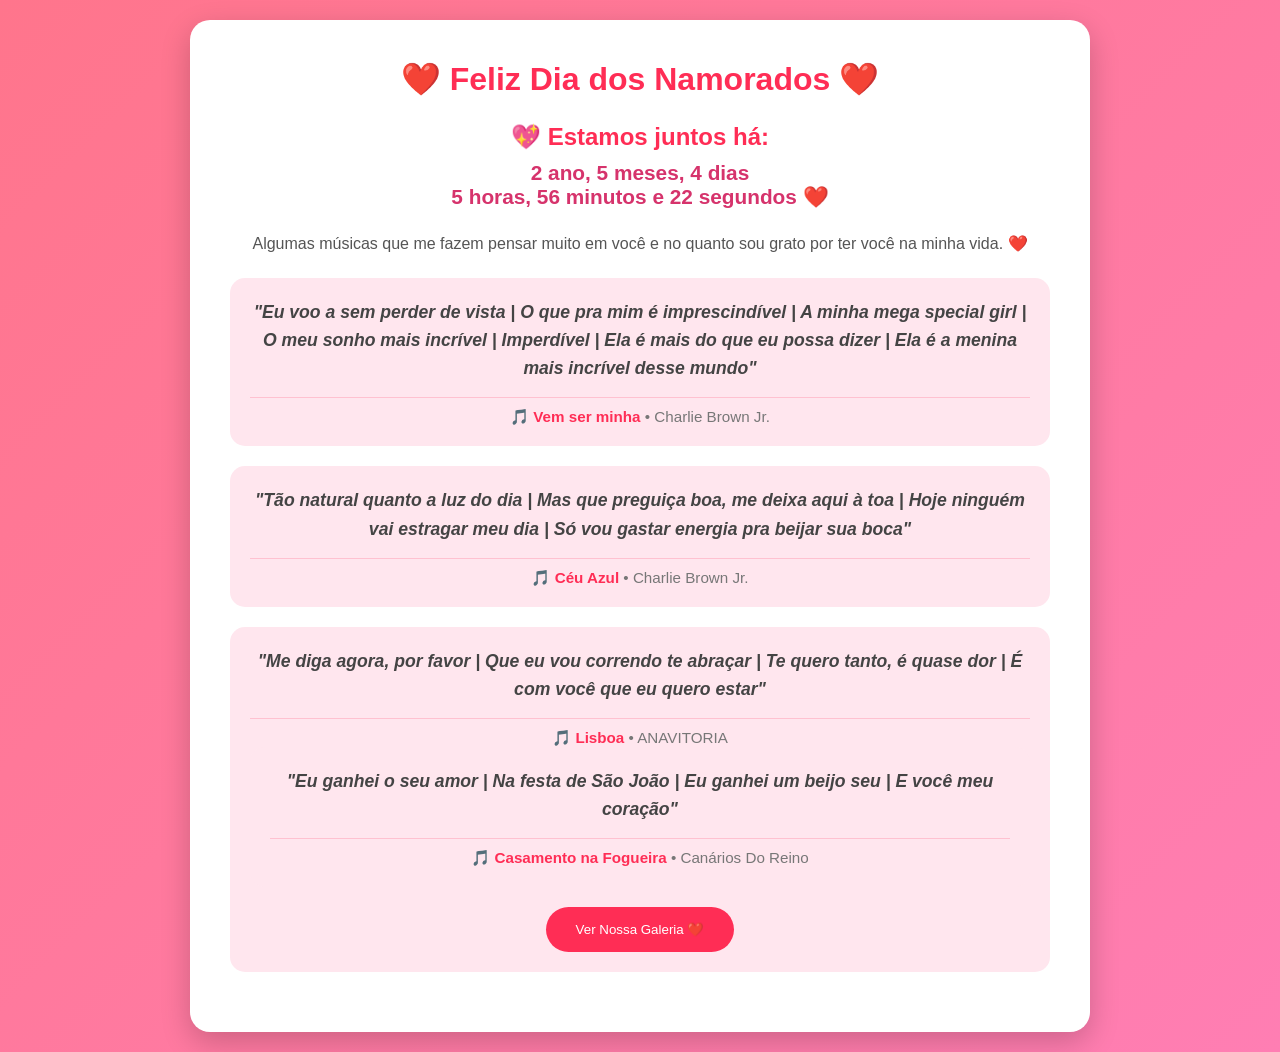
==== index.html @ b01dd446 ".." ====
<!DOCTYPE html>
<html lang="pt-BR">
<head>
    <meta charset="UTF-8">
    <meta name="viewport" content="width=device-width, initial-scale=1.0">
    <title>Feliz Dia dos Namorados ❤️</title>
    <link rel="stylesheet" href="style.css">
</head>
<body>

    <div class="container">
        <h1>❤️ Feliz Dia dos Namorados ❤️</h1>

        <div class="contador">
    <h2>💖 Estamos juntos há:</h2>
    <p id="tempo"></p>
</div>

        <p class="texto">
            Algumas músicas que me fazem pensar muito em você e no quanto sou grato por ter você na minha vida. ❤️
        </p>

        <div class="card">
    <p class="trecho">
        "Eu voo a sem perder de vista |
O que pra mim é imprescindível |
A minha mega special girl |
O meu sonho mais incrível |
Imperdível |
Ela é mais do que eu possa dizer |
Ela é a menina mais incrível desse mundo"
    </p>

    <div class="musica-info">
        🎵 Vem ser minha
        <span>• Charlie Brown Jr.</span>
    </div>
</div>

<div class="card">
    <p class="trecho">
        "Tão natural quanto a luz do dia |
Mas que preguiça boa, me deixa aqui à toa |
Hoje ninguém vai estragar meu dia |
Só vou gastar energia pra beijar sua boca"
    </p>

    <div class="musica-info">
        🎵 Céu Azul
        <span>• Charlie Brown Jr.</span>
    </div>
</div>

<div class="card">
    <p class="trecho">
        "Me diga agora, por favor |
        Que eu vou correndo te abraçar |
        Te quero tanto, é quase dor |
        É com você que eu quero estar"   
    </p>

    <div class="musica-info">
        🎵 Lisboa
        <span>• ANAVITORIA </span>
    </div>

    <div class="card">
    <p class="trecho">
        "Eu ganhei o seu amor |
Na festa de São João |
Eu ganhei um beijo seu |
E você meu coração"   
    </p>

    <div class="musica-info">
        🎵 Casamento na Fogueira
        <span>• Canários Do Reino </span>
    </div>
</div>

        <button onclick="irParaFotos()">
            Ver Nossa Galeria ❤️
        </button>
    </div>

    <script src="script.js"></script>

</body>
</html>
---- style.css ----
*{
    margin:0;
    padding:0;
    box-sizing:border-box;
    font-family:Arial, Helvetica, sans-serif;
}

body{
    min-height:100vh;
    background:linear-gradient(135deg,#ff758c,#ff7eb3);
    display:flex;
    justify-content:center;
    align-items:center;
    padding:20px;
}

.container,
.galeria-container{
    background:white;
    padding:40px;
    border-radius:20px;
    text-align:center;
    max-width:900px;
    width:100%;
    box-shadow:0 10px 30px rgba(0,0,0,.2);
}

h1{
    color:#ff2d55;
    margin-bottom:20px;
}

.texto{
    margin-bottom:25px;
    color:#555;
}

.cards{
    display:grid;
    grid-template-columns:repeat(auto-fit,minmax(250px,1fr));
    gap:15px;
    margin-bottom:30px;
}

.card{
    background:#ffe6ee;
    padding:20px;
    border-radius:15px;
    color:#d6336c;
    font-weight:bold;
}

button,
.voltar{
    background:#ff2d55;
    color:white;
    border:none;
    padding:15px 30px;
    border-radius:50px;
    cursor:pointer;
    text-decoration:none;
    transition:.3s;
}

button:hover,
.voltar:hover{
    background:#e60039;
}

.coracoes{
    font-size:2rem;
    margin:20px 0;
}

.galeria{
    display:flex;
    justify-content:center;
    gap:20px;
    flex-wrap:wrap;
    margin:30px 0;
}

.galeria img{
    width:250px;
    height:320px;
    object-fit:cover;
    border-radius:20px;
    border:5px solid #ffb3c6;
    transition:.3s;
}

.galeria img:hover{
    transform:scale(1.05);
}

.mensagem{
    color:#555;
    font-size:1.1rem;
    margin-bottom:20px;
}
.contador{
    margin: 25px 0;
}

.contador h2{
    color:#ff2d55;
    margin-bottom:10px;
}

#tempo{
    font-size:1.3rem;
    font-weight:bold;
    color:#d6336c;
}

.coracao{
    position:fixed;
    top:-20px;
    font-size:25px;
    pointer-events:none;
    animation:cair linear forwards;
    z-index:999;
}

@keyframes cair{
    from{
        transform:translateY(-20px);
        opacity:1;
    }

    to{
        transform:translateY(110vh);
        opacity:0;
    }
}
.card{
    background:#ffe6ee;
    padding:20px;
    border-radius:15px;
    margin-bottom:20px;
    transition:0.3s;
}

.card:hover{
    transform:translateY(-5px);
}

.trecho{
    font-size:1.1rem;
    color:#444;
    font-style:italic;
    line-height:1.6;
    margin-bottom:15px;
}

.musica-info{
    color:#ff2d55;
    font-weight:bold;
    font-size:0.95rem;
    border-top:1px solid rgba(255,45,85,0.2);
    padding-top:10px;
}

.musica-info span{
    color:#777;
    font-weight:normal;
}

.mensagem-topo{
    color:#666;
    font-size:1.1rem;
    margin-bottom:30px;
}

.galeria-coracao{
    display:flex;
    justify-content:center;
    flex-wrap:wrap;
    gap:50px;
    margin:40px 0;
}

.foto-card{
    width:250px;
    height:230px;

    clip-path: path(
        "M125 220
         C20 140 0 80 0 45
         C0 10 30 0 60 0
         C90 0 110 20 125 40
         C140 20 160 0 190 0
         C220 0 250 10 250 45
         C250 80 230 140 125 220"
    );

    overflow:hidden;

    box-shadow:
        0 0 25px rgba(255,0,80,.5),
        0 0 50px rgba(255,0,80,.3);

    transition:0.4s;
}

.foto-card:hover{
    transform:scale(1.08) rotate(3deg);
}

.foto-card img{
    width:100%;
    height:100%;
    object-fit:cover;
}

.emoji-linha{
    font-size:2rem;
    margin:20px 0;
    animation:pulsar 2s infinite;
}

@keyframes pulsar{
    50%{
        transform:scale(1.15);
    }
}
#digitando{
    color:#ff2d55;
    font-size:1.2rem;
    font-weight:bold;
    min-height:40px;
    margin-bottom:25px;
}
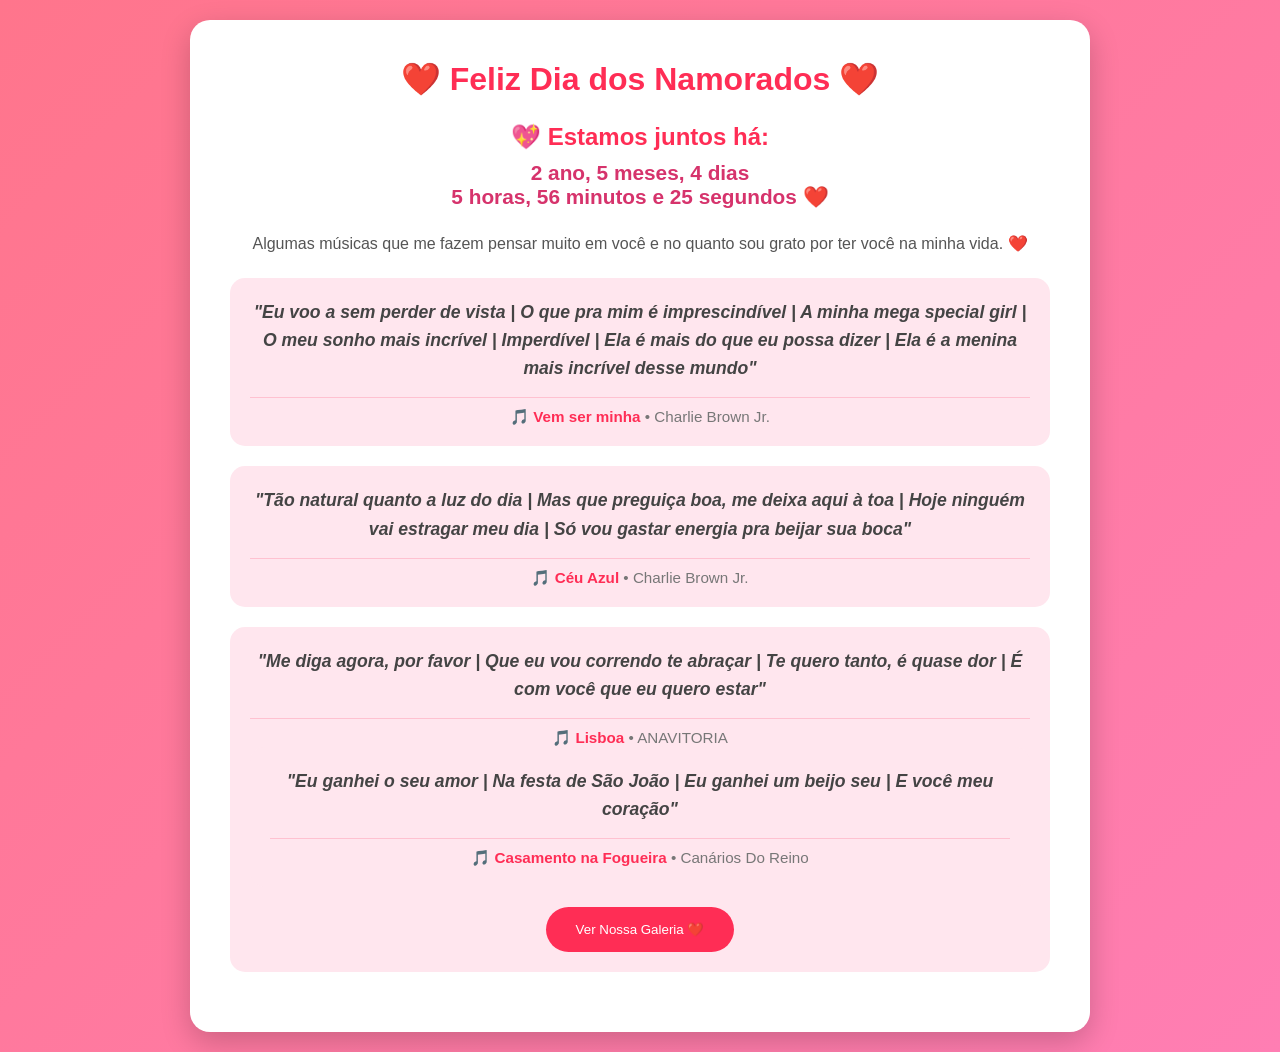
==== commit 6762a8d9: ".." ====
--- a/index.html
+++ b/index.html
@@ -67,9 +67,9 @@
     <div class="card">
     <p class="trecho">
         "Eu ganhei o seu amor |
-Na festa de São João |
-Eu ganhei um beijo seu |
-E você meu coração"   
+         Na festa de São João |
+         Eu ganhei um beijo seu |
+         E você meu coração"   
     </p>
 
     <div class="musica-info">
--- a/style.css
+++ b/style.css
@@ -224,10 +224,4 @@
         transform:scale(1.15);
     }
 }
-#digitando{
-    color:#ff2d55;
-    font-size:1.2rem;
-    font-weight:bold;
-    min-height:40px;
-    margin-bottom:25px;
-}+
